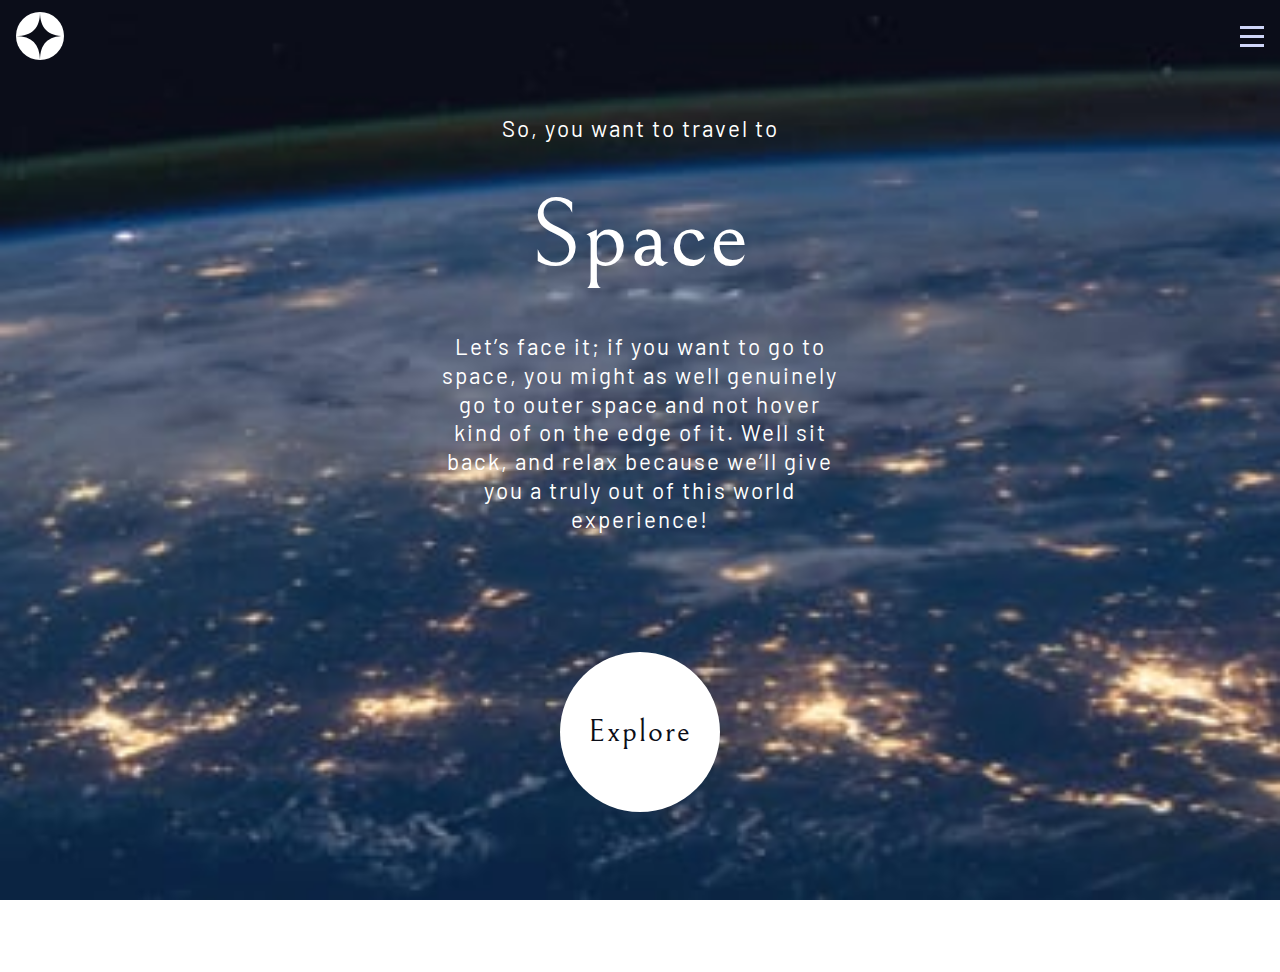
==== starter-code/index.html @ 2428577c "Finished mobile version" ====
<!DOCTYPE html>
<html lang="en">

<head>
  <meta charset="UTF-8">
  <meta name="viewport" content="width=device-width, initial-scale=1.0">

  <link rel="icon" type="image/png" sizes="32x32" href="./assets/favicon-32x32.png">
  <link rel="stylesheet" href="/styles/style.css">
  <title>Frontend Mentor | Space tourism website</title>
</head>

<body>
  <main>
    <nav class="navbar">
      <a href="./index.html"><img src="./assets/shared/logo.svg" alt="logo"></a>
      <ul class="navbar-nav">
        <li class="nav-links"><a href="#">
            <strong>00</strong> Home
          </a></li>
        <li class="nav-links"><a href="./destination.html">
            <strong>01</strong> Destination
          </a></li>
        <li class="nav-links"><a href="./crew.html">
            <strong>02</strong> Crew
          </a></li>
        <li class="nav-links">
          <a href="./technology.html">
            <strong>03</strong> Technology
          </a>
        </li>
      </ul>
      <div class="hamburger-menu">
        <img src="/starter-code/assets/shared/icon-hamburger.svg" alt="" class="hamburger-icon">
      </div>
    </nav>


    <article class="description">
      <p class="text">
        So, you want to travel to
        <span>Space</span>
        Let’s face it; if you want to go to space, you might as well genuinely go to
        outer space and not hover kind of on the edge of it. Well sit back, and relax
        because we’ll give you a truly out of this world experience!
      </p>
      <p class="explore">
        Explore
      </p>
    </article>

    <script src="../main.js"></script>
  </main>
</body>

</html>
---- styles/style.css ----
@import url("https://fonts.googleapis.com/css2?family=Barlow:wght@100;400;500&family=Bellefair&display=swap");
.navbar {
  display: -webkit-box;
  display: -ms-flexbox;
  display: flex;
  -webkit-box-pack: justify;
      -ms-flex-pack: justify;
          justify-content: space-between;
  -webkit-box-align: center;
      -ms-flex-align: center;
          align-items: center;
  padding: 0.75rem 1rem;
}

.navbar-nav {
  -webkit-backdrop-filter: blur(15px);
          backdrop-filter: blur(15px);
  height: 100vh;
  width: 15rem;
  position: absolute;
  right: 0;
  top: 3.5rem;
  display: -webkit-box;
  display: -ms-flexbox;
  display: flex;
  -webkit-box-orient: vertical;
  -webkit-box-direction: normal;
      -ms-flex-direction: column;
          flex-direction: column;
  -webkit-box-align: center;
      -ms-flex-align: center;
          align-items: center;
  -webkit-transform: translateX(1000px);
          transform: translateX(1000px);
  -webkit-transition: all 0.5s linear;
  transition: all 0.5s linear;
}

.navbar-nav .nav-links {
  list-style-type: none;
  margin: 2rem 0;
  width: 100%;
}

.navbar-nav .nav-links a {
  text-decoration: none;
  color: white;
  -webkit-box-align: left;
      -ms-flex-align: left;
          align-items: left;
  font-size: 1.5rem;
  font-family: "Barlow", sans-serif;
}

.opened {
  -webkit-transform: translateX(0);
          transform: translateX(0);
}

.description {
  display: -webkit-box;
  display: -ms-flexbox;
  display: flex;
  -webkit-box-orient: vertical;
  -webkit-box-direction: normal;
      -ms-flex-direction: column;
          flex-direction: column;
  -webkit-box-pack: justify;
      -ms-flex-pack: justify;
          justify-content: space-between;
  -webkit-box-align: center;
      -ms-flex-align: center;
          align-items: center;
  padding: 1rem 1.5rem;
  color: white;
  height: auto;
  max-width: 90%;
  line-height: 1.8rem;
  letter-spacing: 2px;
  font-size: 1.4rem;
  text-align: center;
  font-family: "Barlow", sans-serif;
  margin: auto;
}

.description .text {
  max-width: 400px;
  min-width: 300px;
}

.description .text span {
  display: block;
  font-size: 6rem;
  margin: 5rem;
  font-family: "Bellefair", serif;
}

.description .explore {
  background-color: white;
  height: 10rem;
  width: 10rem;
  margin-top: 6rem;
  border-radius: 50%;
  color: #0b0d17;
  display: -webkit-box;
  display: -ms-flexbox;
  display: flex;
  -webkit-box-pack: center;
      -ms-flex-pack: center;
          justify-content: center;
  -webkit-box-align: center;
      -ms-flex-align: center;
          align-items: center;
  font-size: 2rem;
  font-family: "Bellefair", serif;
}

.planet-info {
  padding: 1rem 1.5rem;
  text-align: center;
  -webkit-box-sizing: border-box;
          box-sizing: border-box;
}

.title {
  font-weight: 400;
  font-size: 2rem;
}

.planet-img {
  max-width: 300px;
  margin: 2rem 0;
}

.destination-navbar ul {
  display: -webkit-box;
  display: -ms-flexbox;
  display: flex;
  -ms-flex-pack: distribute;
      justify-content: space-around;
  -webkit-box-align: center;
      -ms-flex-align: center;
          align-items: center;
}

.destination-navbar ul li {
  list-style-type: none;
}

.destination-navbar ul li button {
  font-size: 1.25rem;
  background-color: transparent;
  color: white;
  border: 2px solid transparent;
  font-weight: lighter;
  padding: 0.2rem;
}

.destination-navbar ul li button:hover {
  border-bottom: 2px solid white;
}

.destination-navbar ul li .active {
  border-bottom: 2px solid white;
}

.planet-name {
  font-size: 5rem;
  padding: 0.5rem;
  margin: 2rem;
}

.planet-description {
  font-size: 1.2rem;
  line-height: 1.5rem;
  letter-spacing: 2px;
  margin: 1rem 0;
  padding: 2rem 0;
  border-bottom: 1px solid white;
}

.travel-duration h3 {
  font-size: 1.2rem;
  font-family: "Barlow", sans-serif;
  margin-top: 3rem;
}

.travel-duration .planet-distance,
.travel-duration .travel-time {
  font-size: 2.5rem;
  font-family: "Bellefair", serif;
  font-weight: bold;
  margin: 1rem 0;
}

.crew-nav-links {
  list-style-type: none;
}

.crew-nav-links div {
  width: 1rem;
  height: 1rem;
  border-radius: 50%;
  background-color: rgba(255, 255, 255, 0.246);
}

.crew-nav-links .active {
  background-color: white;
}

.crew-navbar-nav {
  display: -webkit-box;
  display: -ms-flexbox;
  display: flex;
  -ms-flex-pack: distribute;
      justify-content: space-around;
  -webkit-box-align: center;
      -ms-flex-align: center;
          align-items: center;
}

.crew-img {
  width: auto;
  height: 500px;
  display: block;
  margin: auto;
  border-bottom: 1px solid white;
}

.crew-role {
  margin: 3rem 0 0.5rem 0;
  font-size: 1.5rem;
  font-family: "Bellefair", serif;
  font-weight: lighter;
}

.crew-name {
  font-size: 2.5rem;
  font-family: "Bellefair", serif;
  margin: 0.5rem 0 1rem 0;
}

.crew-bio {
  font-size: 1.5rem;
  font-family: "Barlow", sans-serif;
  font-weight: lighter;
  line-height: 1.5rem;
}

.tech-info {
  text-align: center;
}

.tech-navbar {
  margin: 2rem 0;
}

.tech-navbar-nav {
  display: -webkit-box;
  display: -ms-flexbox;
  display: flex;
  -webkit-box-pack: space-evenly;
      -ms-flex-pack: space-evenly;
          justify-content: space-evenly;
  -webkit-box-align: center;
      -ms-flex-align: center;
          align-items: center;
}

.tech-navbar-nav .tech-nav-links {
  list-style-type: none;
}

.tech-navbar-nav .tech-nav-links button {
  width: 2.5rem;
  height: 2.5rem;
  border-radius: 50%;
  border: 1px solid white;
  background-color: transparent;
  color: white;
  font-size: 1.2rem;
  font-weight: lighter;
}

.tech-navbar-nav .tech-nav-links .active {
  background-color: white;
  color: #0b0d17;
}

.tech-img {
  width: 100%;
  height: auto;
}

.terminology {
  font-family: "Barlow", sans-serif;
  font-weight: 350;
  font-size: 1.5rem;
  margin: 0.8rem 0;
}

.tech-name {
  font-size: 2rem;
  font-weight: lighter;
  font-family: "Bellefair", serif;
  margin: 0.8rem 0;
}

.tech-description {
  font-size: 1.5rem;
  font-family: "Barlow", sans-serif;
  padding: 0 1rem;
  font-weight: 350;
}

body {
  margin: 0;
  padding: 0;
  -webkit-box-sizing: border-box;
          box-sizing: border-box;
  background: url(/starter-code/assets/home/background-home-mobile.jpg);
  background-position: bottom;
  background-size: cover;
  background-repeat: no-repeat;
  min-height: 100vh;
  height: auto;
  color: white;
}
/*# sourceMappingURL=style.css.map */
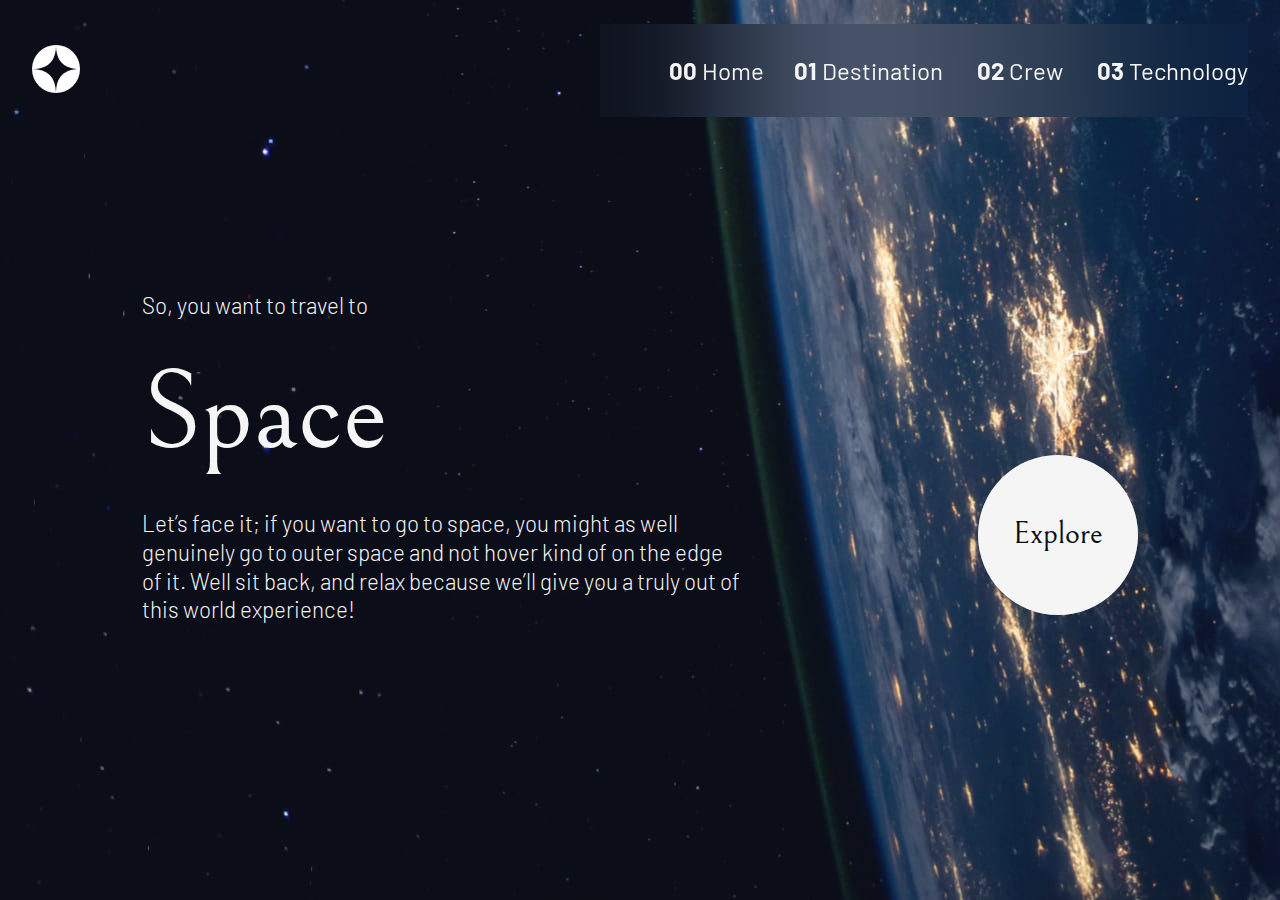
==== commit 796728c4: "Desktop version complete" ====
--- a/starter-code/index.html
+++ b/starter-code/index.html
@@ -11,7 +11,7 @@
 </head>
 
 <body>
-  <main>
+  <main class="home-container">
     <nav class="navbar">
       <a href="./index.html"><img src="./assets/shared/logo.svg" alt="logo"></a>
       <ul class="navbar-nav">
@@ -45,7 +45,7 @@
         because we’ll give you a truly out of this world experience!
       </p>
       <p class="explore">
-        Explore
+        <span> Explore</span>
       </p>
     </article>
 
--- a/styles/style.css
+++ b/styles/style.css
@@ -44,7 +44,7 @@
 
 .navbar-nav .nav-links a {
   text-decoration: none;
-  color: white;
+  color: whitesmoke;
   -webkit-box-align: left;
       -ms-flex-align: left;
           align-items: left;
@@ -55,6 +55,77 @@
 .opened {
   -webkit-transform: translateX(0);
           transform: translateX(0);
+}
+
+@media screen and (min-width: 975px) {
+  .navbar {
+    display: -webkit-box;
+    display: -ms-flexbox;
+    display: flex;
+    -webkit-box-pack: justify;
+        -ms-flex-pack: justify;
+            justify-content: space-between;
+    -webkit-box-align: center;
+        -ms-flex-align: center;
+            align-items: center;
+    padding: 0.5rem 2rem;
+  }
+  .navbar-nav {
+    -webkit-backdrop-filter: blur(5rem);
+            backdrop-filter: blur(5rem);
+    display: -webkit-box;
+    display: -ms-flexbox;
+    display: flex;
+    height: auto;
+    position: relative;
+    top: 0;
+    -webkit-box-orient: horizontal;
+    -webkit-box-direction: normal;
+        -ms-flex-direction: row;
+            flex-direction: row;
+    -webkit-box-pack: justify;
+        -ms-flex-pack: justify;
+            justify-content: space-between;
+    -webkit-box-align: center;
+        -ms-flex-align: center;
+            align-items: center;
+    width: 50%;
+    -webkit-transition: all 0.5s linear;
+    transition: all 0.5s linear;
+    -webkit-transform: translate(0);
+            transform: translate(0);
+  }
+  .navbar-nav .nav-links {
+    list-style-type: none;
+    margin: 2rem 0;
+    width: 100%;
+    display: -webkit-box;
+    display: -ms-flexbox;
+    display: flex;
+    -webkit-box-pack: space-evenly;
+        -ms-flex-pack: space-evenly;
+            justify-content: space-evenly;
+    -webkit-box-align: center;
+        -ms-flex-align: center;
+            align-items: center;
+  }
+  .navbar-nav .nav-links a {
+    text-decoration: none;
+    color: whitesmoke;
+    -webkit-box-align: left;
+        -ms-flex-align: left;
+            align-items: left;
+    font-size: 1.5rem;
+    font-family: "Barlow", sans-serif;
+  }
+  .hamburger-menu {
+    display: none;
+  }
+}
+
+.home-container {
+  min-height: 100vh;
+  height: auto;
 }
 
 .description {
@@ -72,12 +143,12 @@
       -ms-flex-align: center;
           align-items: center;
   padding: 1rem 1.5rem;
-  color: white;
+  color: whitesmoke;
   height: auto;
   max-width: 90%;
   line-height: 1.8rem;
-  letter-spacing: 2px;
   font-size: 1.4rem;
+  font-weight: 300;
   text-align: center;
   font-family: "Barlow", sans-serif;
   margin: auto;
@@ -96,7 +167,7 @@
 }
 
 .description .explore {
-  background-color: white;
+  background-color: whitesmoke;
   height: 10rem;
   width: 10rem;
   margin-top: 6rem;
@@ -115,6 +186,93 @@
   font-family: "Bellefair", serif;
 }
 
+@media screen and (min-width: 1080px) {
+  .home-container {
+    background: url("../starter-code/assets/home/background-home-desktop.jpg");
+    background-position: center;
+    background-repeat: no-repeat;
+    background-size: cover;
+    height: 100vh;
+  }
+  .description {
+    display: -webkit-box;
+    display: -ms-flexbox;
+    display: flex;
+    -webkit-box-orient: horizontal;
+    -webkit-box-direction: normal;
+        -ms-flex-direction: row;
+            flex-direction: row;
+    -ms-flex-pack: distribute;
+        justify-content: space-around;
+    -webkit-box-align: end;
+        -ms-flex-align: end;
+            align-items: flex-end;
+    text-align: start;
+    position: relative;
+    max-width: 100%;
+    margin-top: 7rem;
+  }
+  .description .text {
+    max-width: 600px;
+    min-width: 500px;
+  }
+  .description .text span {
+    display: block;
+    font-size: 7rem;
+    margin: 5rem 0;
+    font-family: "Bellefair", serif;
+  }
+  .explore {
+    background-color: rgba(255, 255, 255, 0.376) !important;
+    position: absolute;
+    height: 10rem;
+    width: 10rem;
+    margin-top: 6rem;
+    border-radius: 50%;
+    color: #0b0d17;
+    display: -webkit-box;
+    display: -ms-flexbox;
+    display: flex;
+    -webkit-box-pack: center;
+        -ms-flex-pack: center;
+            justify-content: center;
+    -webkit-box-align: center;
+        -ms-flex-align: center;
+            align-items: center;
+    font-size: 2rem;
+    font-family: "Bellefair", serif;
+    position: relative;
+    -webkit-transition: all 0.5s linear;
+    transition: all 0.5s linear;
+  }
+  .explore:hover {
+    height: 15rem;
+    width: 15rem;
+  }
+  .explore span {
+    width: 10rem;
+    height: 10rem;
+    border-radius: 50%;
+    background-color: whitesmoke;
+    display: -webkit-box;
+    display: -ms-flexbox;
+    display: flex;
+    -webkit-box-pack: center;
+        -ms-flex-pack: center;
+            justify-content: center;
+    -webkit-box-align: center;
+        -ms-flex-align: center;
+            align-items: center;
+  }
+}
+
+.destination-container {
+  background: url("../starter-code/assets/destination/background-destination-mobile.jpg");
+  background-position: center;
+  background-repeat: no-repeat;
+  background-size: cover;
+}
+
 .planet-info {
   padding: 1rem 1.5rem;
   text-align: center;
@@ -123,8 +281,9 @@
 }
 
 .title {
-  font-weight: 400;
+  font-weight: 500;
   font-size: 2rem;
+  font-family: "Barlow", sans-serif;
 }
 
 .planet-img {
@@ -150,7 +309,7 @@
 .destination-navbar ul li button {
   font-size: 1.25rem;
   background-color: transparent;
-  color: white;
+  color: whitesmoke;
   border: 2px solid transparent;
   font-weight: lighter;
   padding: 0.2rem;
@@ -166,31 +325,110 @@
 
 .planet-name {
   font-size: 5rem;
+  font-weight: 200;
+  letter-spacing: 2px;
   padding: 0.5rem;
   margin: 2rem;
+  color: whitesmoke;
 }
 
 .planet-description {
-  font-size: 1.2rem;
+  font-size: 1.5rem;
   line-height: 1.5rem;
-  letter-spacing: 2px;
+  font-family: "Barlow", sans-serif;
+  font-weight: 300;
   margin: 1rem 0;
   padding: 2rem 0;
   border-bottom: 1px solid white;
+  color: white;
 }
 
 .travel-duration h3 {
-  font-size: 1.2rem;
+  font-size: 1.5rem;
+  font-weight: 400;
   font-family: "Barlow", sans-serif;
-  margin-top: 3rem;
+  color: white;
+  margin: 3rem 0 0.5rem 0;
 }
 
 .travel-duration .planet-distance,
 .travel-duration .travel-time {
-  font-size: 2.5rem;
+  font-size: 3rem;
   font-family: "Bellefair", serif;
-  font-weight: bold;
-  margin: 1rem 0;
+  margin: 0.8rem 0;
+  color: whitesmoke;
+}
+
+@media screen and (min-width: 1080px) {
+  .destination-container {
+    background: url("../starter-code/assets/destination/background-destination-desktop.jpg");
+    background-repeat: no-repeat;
+    background-size: cover;
+  }
+  .planet-name {
+    font-size: 5rem;
+    font-weight: 200;
+    letter-spacing: 2px;
+    padding: 0.5rem 0;
+    margin: 2rem 0;
+    color: whitesmoke;
+  }
+  .destination-title {
+    text-align: center;
+    margin: 1rem 0 5rem 0;
+    font-weight: 500;
+    font-size: 2rem;
+    font-family: "Barlow", sans-serif;
+  }
+  .planet-info {
+    display: -webkit-box;
+    display: -ms-flexbox;
+    display: flex;
+    text-align: start;
+  }
+  .planet-info section:first-child {
+    width: 60%;
+  }
+  .planet-info section:first-child .planet-img {
+    max-width: 400px;
+    min-width: 300px;
+    display: block;
+    margin: 2rem auto;
+  }
+  .planet-info section:last-child {
+    width: 30%;
+  }
+  .destination-navbar ul {
+    margin: 1rem 0;
+    margin-left: -2rem;
+    display: -webkit-box;
+    display: -ms-flexbox;
+    display: flex;
+    -webkit-box-pack: start;
+        -ms-flex-pack: start;
+            justify-content: flex-start;
+    -webkit-box-align: center;
+        -ms-flex-align: center;
+            align-items: center;
+  }
+  .destination-navbar ul li {
+    list-style-type: none;
+    margin-right: 2rem;
+  }
+  .destination-navbar ul li button {
+    font-size: 1.25rem;
+    background-color: transparent;
+    color: whitesmoke;
+    border: 2px solid transparent;
+    font-weight: lighter;
+    padding: 0.2rem;
+  }
+  .destination-navbar ul li button:hover {
+    border-bottom: 2px solid white;
+  }
+  .destination-navbar ul li .active {
+    border-bottom: 2px solid white;
+  }
 }
 
 .crew-nav-links {
@@ -206,6 +444,12 @@
 
 .crew-nav-links .active {
   background-color: white;
+}
+
+.title {
+  margin: 2rem 4rem;
+  font-size: 2rem;
+  font-weight: 400;
 }
 
 .crew-navbar-nav {
@@ -221,30 +465,117 @@
 
 .crew-img {
   width: auto;
-  height: 500px;
+  height: 400px;
   display: block;
   margin: auto;
   border-bottom: 1px solid white;
+}
+
+.crew-info {
+  padding: 2rem 3rem;
 }
 
 .crew-role {
   margin: 3rem 0 0.5rem 0;
   font-size: 1.5rem;
   font-family: "Bellefair", serif;
-  font-weight: lighter;
+  font-weight: 100;
 }
 
 .crew-name {
-  font-size: 2.5rem;
+  font-size: 3rem;
+  font-weight: 200;
   font-family: "Bellefair", serif;
   margin: 0.5rem 0 1rem 0;
 }
 
 .crew-bio {
-  font-size: 1.5rem;
+  font-size: 1.8rem;
   font-family: "Barlow", sans-serif;
-  font-weight: lighter;
-  line-height: 1.5rem;
+  font-weight: 350;
+  line-height: 1.8rem;
+}
+
+@media screen and (min-width: 1440px) {
+  .crew-container {
+    background-image: url("../starter-code/assets/crew/background-crew-desktop.jpg");
+    background-position: center;
+    background-repeat: no-repeat;
+    background-size: cover;
+    height: auto;
+  }
+  .title {
+    text-align: start;
+    padding: 0 22rem;
+    margin: 0 0 8rem 0;
+  }
+  .title span {
+    color: grey;
+  }
+  .crew-info {
+    display: -webkit-box;
+    display: -ms-flexbox;
+    display: flex;
+    -ms-flex-pack: distribute;
+        justify-content: space-around;
+    -webkit-box-align: center;
+        -ms-flex-align: center;
+            align-items: center;
+    padding: 0 4rem;
+    margin: 4rem 0 0 0;
+  }
+  .crew-info .crew-img {
+    position: absolute;
+    bottom: 0;
+    right: 200px;
+    border: none;
+    height: auto;
+  }
+  .crew-info section:first-child {
+    -webkit-box-ordinal-group: 3;
+        -ms-flex-order: 2;
+            order: 2;
+  }
+  .crew-info section:last-child {
+    -webkit-box-ordinal-group: 2;
+        -ms-flex-order: 1;
+            order: 1;
+    display: -webkit-box;
+    display: -ms-flexbox;
+    display: flex;
+    -webkit-box-orient: vertical;
+    -webkit-box-direction: normal;
+        -ms-flex-direction: column;
+            flex-direction: column;
+    -ms-flex-pack: distribute;
+        justify-content: space-around;
+    height: 550px;
+  }
+  .crew-info section .crew-data {
+    -webkit-box-ordinal-group: 2;
+        -ms-flex-order: 1;
+            order: 1;
+    max-width: 500px;
+  }
+  .crew-info section .crew-role {
+    font-size: 3rem;
+    font-weight: 200;
+  }
+  .crew-info section .crew-name {
+    font-size: 4rem;
+    font-weight: lighter;
+  }
+  .crew-info section .crew-navbar {
+    -webkit-box-ordinal-group: 3;
+        -ms-flex-order: 2;
+            order: 2;
+  }
+  .crew-navbar-nav {
+    max-width: 200px;
+    display: -webkit-box;
+    display: -ms-flexbox;
+    display: flex;
+  }
 }
 
 .tech-info {
@@ -275,15 +606,15 @@
   width: 2.5rem;
   height: 2.5rem;
   border-radius: 50%;
-  border: 1px solid white;
+  border: 1px solid whitesmoke;
   background-color: transparent;
-  color: white;
+  color: whitesmoke;
   font-size: 1.2rem;
   font-weight: lighter;
 }
 
 .tech-navbar-nav .tech-nav-links .active {
-  background-color: white;
+  background-color: whitesmoke;
   color: #0b0d17;
 }
 
@@ -311,6 +642,62 @@
   font-family: "Barlow", sans-serif;
   padding: 0 1rem;
   font-weight: 350;
+}
+
+@media screen and (min-width: 975px) {
+  .tech-navbar-nav {
+    -webkit-box-orient: vertical;
+    -webkit-box-direction: normal;
+        -ms-flex-direction: column;
+            flex-direction: column;
+    -ms-flex-pack: distribute;
+        justify-content: space-around;
+    -webkit-box-align: end;
+        -ms-flex-align: end;
+            align-items: flex-end;
+  }
+  .tech-navbar-nav li {
+    margin-bottom: 2rem;
+  }
+  .tech-info {
+    display: -webkit-box;
+    display: -ms-flexbox;
+    display: flex;
+    -webkit-box-pack: justify;
+        -ms-flex-pack: justify;
+            justify-content: space-between;
+    -webkit-box-align: center;
+        -ms-flex-align: center;
+            align-items: center;
+    min-height: 30vh;
+    max-height: 90vh;
+  }
+  .tech-img {
+    width: 100%;
+    height: 100%;
+  }
+  .section-1 {
+    -webkit-box-ordinal-group: 4;
+        -ms-flex-order: 3;
+            order: 3;
+    min-width: 30vw;
+    max-width: 40vw;
+  }
+  .section-3 {
+    -webkit-box-ordinal-group: 2;
+        -ms-flex-order: 1;
+            order: 1;
+    max-width: 400px;
+    min-width: 300px;
+    text-align: start;
+  }
+  .tech-description {
+    margin: 1rem 0;
+    padding: 0;
+  }
+  .section-2 {
+    margin-left: 10rem;
+  }
 }
 
 body {
@@ -324,6 +711,6 @@
   background-repeat: no-repeat;
   min-height: 100vh;
   height: auto;
-  color: white;
+  color: whitesmoke;
 }
 /*# sourceMappingURL=style.css.map */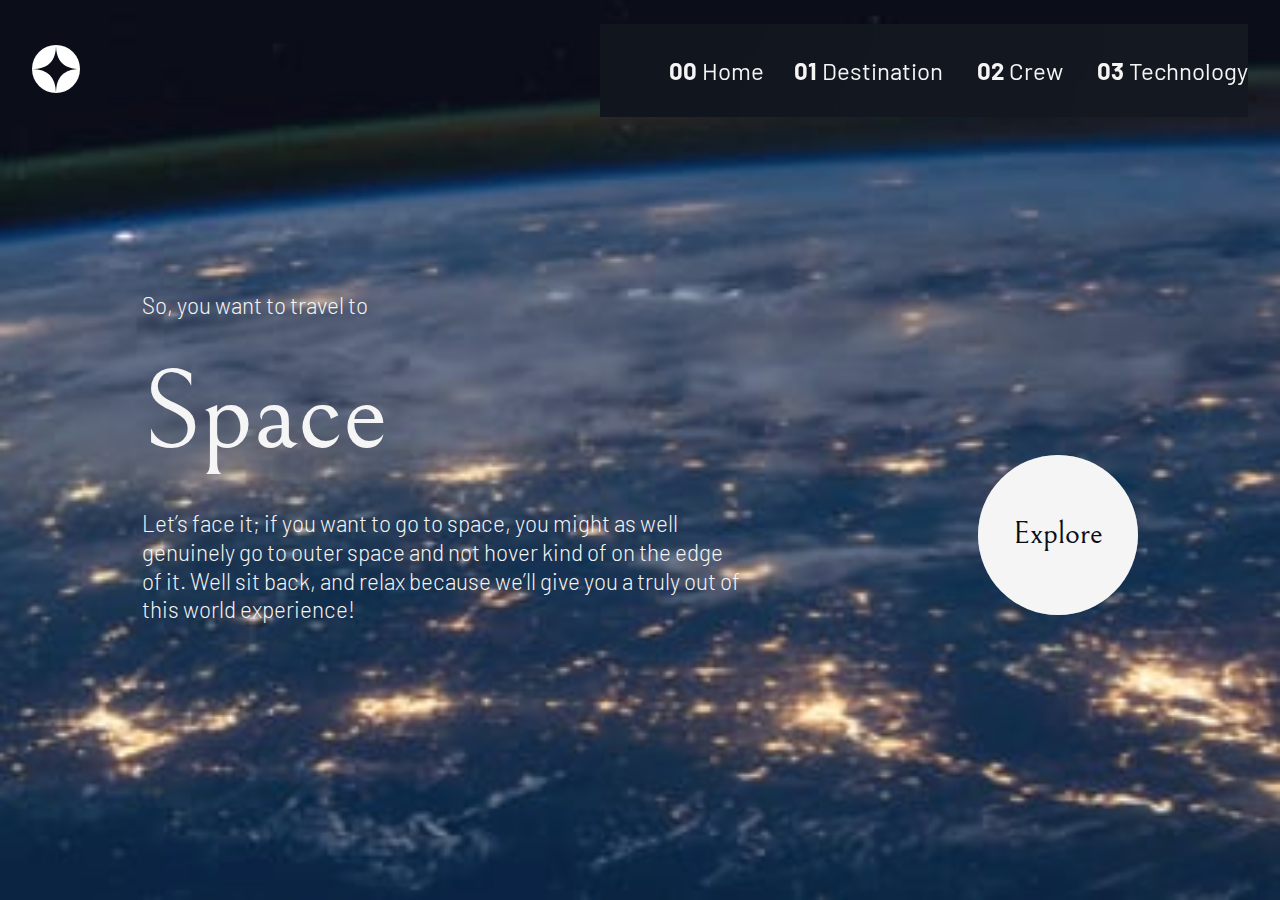
==== commit 4037c3fd: "Added style and JS files to the starter file" ====
--- a/starter-code/index.html
+++ b/starter-code/index.html
@@ -6,7 +6,7 @@
   <meta name="viewport" content="width=device-width, initial-scale=1.0">
 
   <link rel="icon" type="image/png" sizes="32x32" href="./assets/favicon-32x32.png">
-  <link rel="stylesheet" href="/styles/style.css">
+  <link rel="stylesheet" href="./styles/style.css">
   <title>Frontend Mentor | Space tourism website</title>
 </head>
 
@@ -49,7 +49,7 @@
       </p>
     </article>
 
-    <script src="../main.js"></script>
+    <script src="./main.js"></script>
   </main>
 </body>
 
--- a/starter-code/styles/style.css
+++ b/starter-code/styles/style.css
@@ -0,0 +1,716 @@
+@import url("https://fonts.googleapis.com/css2?family=Barlow:wght@100;400;500&family=Bellefair&display=swap");
+.navbar {
+  display: -webkit-box;
+  display: -ms-flexbox;
+  display: flex;
+  -webkit-box-pack: justify;
+      -ms-flex-pack: justify;
+          justify-content: space-between;
+  -webkit-box-align: center;
+      -ms-flex-align: center;
+          align-items: center;
+  padding: 0.75rem 1rem;
+}
+
+.navbar-nav {
+  -webkit-backdrop-filter: blur(15px);
+          backdrop-filter: blur(15px);
+  height: 100vh;
+  width: 15rem;
+  position: absolute;
+  right: 0;
+  top: 3.5rem;
+  display: -webkit-box;
+  display: -ms-flexbox;
+  display: flex;
+  -webkit-box-orient: vertical;
+  -webkit-box-direction: normal;
+      -ms-flex-direction: column;
+          flex-direction: column;
+  -webkit-box-align: center;
+      -ms-flex-align: center;
+          align-items: center;
+  -webkit-transform: translateX(1000px);
+          transform: translateX(1000px);
+  -webkit-transition: all 0.5s linear;
+  transition: all 0.5s linear;
+}
+
+.navbar-nav .nav-links {
+  list-style-type: none;
+  margin: 2rem 0;
+  width: 100%;
+}
+
+.navbar-nav .nav-links a {
+  text-decoration: none;
+  color: whitesmoke;
+  -webkit-box-align: left;
+      -ms-flex-align: left;
+          align-items: left;
+  font-size: 1.5rem;
+  font-family: "Barlow", sans-serif;
+}
+
+.opened {
+  -webkit-transform: translateX(0);
+          transform: translateX(0);
+}
+
+@media screen and (min-width: 975px) {
+  .navbar {
+    display: -webkit-box;
+    display: -ms-flexbox;
+    display: flex;
+    -webkit-box-pack: justify;
+        -ms-flex-pack: justify;
+            justify-content: space-between;
+    -webkit-box-align: center;
+        -ms-flex-align: center;
+            align-items: center;
+    padding: 0.5rem 2rem;
+  }
+  .navbar-nav {
+    -webkit-backdrop-filter: blur(5rem);
+            backdrop-filter: blur(5rem);
+    display: -webkit-box;
+    display: -ms-flexbox;
+    display: flex;
+    height: auto;
+    position: relative;
+    top: 0;
+    -webkit-box-orient: horizontal;
+    -webkit-box-direction: normal;
+        -ms-flex-direction: row;
+            flex-direction: row;
+    -webkit-box-pack: justify;
+        -ms-flex-pack: justify;
+            justify-content: space-between;
+    -webkit-box-align: center;
+        -ms-flex-align: center;
+            align-items: center;
+    width: 50%;
+    -webkit-transition: all 0.5s linear;
+    transition: all 0.5s linear;
+    -webkit-transform: translate(0);
+            transform: translate(0);
+  }
+  .navbar-nav .nav-links {
+    list-style-type: none;
+    margin: 2rem 0;
+    width: 100%;
+    display: -webkit-box;
+    display: -ms-flexbox;
+    display: flex;
+    -webkit-box-pack: space-evenly;
+        -ms-flex-pack: space-evenly;
+            justify-content: space-evenly;
+    -webkit-box-align: center;
+        -ms-flex-align: center;
+            align-items: center;
+  }
+  .navbar-nav .nav-links a {
+    text-decoration: none;
+    color: whitesmoke;
+    -webkit-box-align: left;
+        -ms-flex-align: left;
+            align-items: left;
+    font-size: 1.5rem;
+    font-family: "Barlow", sans-serif;
+  }
+  .hamburger-menu {
+    display: none;
+  }
+}
+
+.home-container {
+  min-height: 100vh;
+  height: auto;
+}
+
+.description {
+  display: -webkit-box;
+  display: -ms-flexbox;
+  display: flex;
+  -webkit-box-orient: vertical;
+  -webkit-box-direction: normal;
+      -ms-flex-direction: column;
+          flex-direction: column;
+  -webkit-box-pack: justify;
+      -ms-flex-pack: justify;
+          justify-content: space-between;
+  -webkit-box-align: center;
+      -ms-flex-align: center;
+          align-items: center;
+  padding: 1rem 1.5rem;
+  color: whitesmoke;
+  height: auto;
+  max-width: 90%;
+  line-height: 1.8rem;
+  font-size: 1.4rem;
+  font-weight: 300;
+  text-align: center;
+  font-family: "Barlow", sans-serif;
+  margin: auto;
+}
+
+.description .text {
+  max-width: 400px;
+  min-width: 300px;
+}
+
+.description .text span {
+  display: block;
+  font-size: 6rem;
+  margin: 5rem;
+  font-family: "Bellefair", serif;
+}
+
+.description .explore {
+  background-color: whitesmoke;
+  height: 10rem;
+  width: 10rem;
+  margin-top: 6rem;
+  border-radius: 50%;
+  color: #0b0d17;
+  display: -webkit-box;
+  display: -ms-flexbox;
+  display: flex;
+  -webkit-box-pack: center;
+      -ms-flex-pack: center;
+          justify-content: center;
+  -webkit-box-align: center;
+      -ms-flex-align: center;
+          align-items: center;
+  font-size: 2rem;
+  font-family: "Bellefair", serif;
+}
+
+@media screen and (min-width: 1080px) {
+  .home-container {
+    background: url("../starter-code/assets/home/background-home-desktop.jpg");
+    background-position: center;
+    background-repeat: no-repeat;
+    background-size: cover;
+    height: 100vh;
+  }
+  .description {
+    display: -webkit-box;
+    display: -ms-flexbox;
+    display: flex;
+    -webkit-box-orient: horizontal;
+    -webkit-box-direction: normal;
+        -ms-flex-direction: row;
+            flex-direction: row;
+    -ms-flex-pack: distribute;
+        justify-content: space-around;
+    -webkit-box-align: end;
+        -ms-flex-align: end;
+            align-items: flex-end;
+    text-align: start;
+    position: relative;
+    max-width: 100%;
+    margin-top: 7rem;
+  }
+  .description .text {
+    max-width: 600px;
+    min-width: 500px;
+  }
+  .description .text span {
+    display: block;
+    font-size: 7rem;
+    margin: 5rem 0;
+    font-family: "Bellefair", serif;
+  }
+  .explore {
+    background-color: rgba(255, 255, 255, 0.376) !important;
+    position: absolute;
+    height: 10rem;
+    width: 10rem;
+    margin-top: 6rem;
+    border-radius: 50%;
+    color: #0b0d17;
+    display: -webkit-box;
+    display: -ms-flexbox;
+    display: flex;
+    -webkit-box-pack: center;
+        -ms-flex-pack: center;
+            justify-content: center;
+    -webkit-box-align: center;
+        -ms-flex-align: center;
+            align-items: center;
+    font-size: 2rem;
+    font-family: "Bellefair", serif;
+    position: relative;
+    -webkit-transition: all 0.5s linear;
+    transition: all 0.5s linear;
+  }
+  .explore:hover {
+    height: 15rem;
+    width: 15rem;
+  }
+  .explore span {
+    width: 10rem;
+    height: 10rem;
+    border-radius: 50%;
+    background-color: whitesmoke;
+    display: -webkit-box;
+    display: -ms-flexbox;
+    display: flex;
+    -webkit-box-pack: center;
+        -ms-flex-pack: center;
+            justify-content: center;
+    -webkit-box-align: center;
+        -ms-flex-align: center;
+            align-items: center;
+  }
+}
+
+.destination-container {
+  background: url("../starter-code/assets/destination/background-destination-mobile.jpg");
+  background-position: center;
+  background-repeat: no-repeat;
+  background-size: cover;
+}
+
+.planet-info {
+  padding: 1rem 1.5rem;
+  text-align: center;
+  -webkit-box-sizing: border-box;
+          box-sizing: border-box;
+}
+
+.title {
+  font-weight: 500;
+  font-size: 2rem;
+  font-family: "Barlow", sans-serif;
+}
+
+.planet-img {
+  max-width: 300px;
+  margin: 2rem 0;
+}
+
+.destination-navbar ul {
+  display: -webkit-box;
+  display: -ms-flexbox;
+  display: flex;
+  -ms-flex-pack: distribute;
+      justify-content: space-around;
+  -webkit-box-align: center;
+      -ms-flex-align: center;
+          align-items: center;
+}
+
+.destination-navbar ul li {
+  list-style-type: none;
+}
+
+.destination-navbar ul li button {
+  font-size: 1.25rem;
+  background-color: transparent;
+  color: whitesmoke;
+  border: 2px solid transparent;
+  font-weight: lighter;
+  padding: 0.2rem;
+}
+
+.destination-navbar ul li button:hover {
+  border-bottom: 2px solid white;
+}
+
+.destination-navbar ul li .active {
+  border-bottom: 2px solid white;
+}
+
+.planet-name {
+  font-size: 5rem;
+  font-weight: 200;
+  letter-spacing: 2px;
+  padding: 0.5rem;
+  margin: 2rem;
+  color: whitesmoke;
+}
+
+.planet-description {
+  font-size: 1.5rem;
+  line-height: 1.5rem;
+  font-family: "Barlow", sans-serif;
+  font-weight: 300;
+  margin: 1rem 0;
+  padding: 2rem 0;
+  border-bottom: 1px solid white;
+  color: white;
+}
+
+.travel-duration h3 {
+  font-size: 1.5rem;
+  font-weight: 400;
+  font-family: "Barlow", sans-serif;
+  color: white;
+  margin: 3rem 0 0.5rem 0;
+}
+
+.travel-duration .planet-distance,
+.travel-duration .travel-time {
+  font-size: 3rem;
+  font-family: "Bellefair", serif;
+  margin: 0.8rem 0;
+  color: whitesmoke;
+}
+
+@media screen and (min-width: 1080px) {
+  .destination-container {
+    background: url("../starter-code/assets/destination/background-destination-desktop.jpg");
+    background-repeat: no-repeat;
+    background-size: cover;
+  }
+  .planet-name {
+    font-size: 5rem;
+    font-weight: 200;
+    letter-spacing: 2px;
+    padding: 0.5rem 0;
+    margin: 2rem 0;
+    color: whitesmoke;
+  }
+  .destination-title {
+    text-align: center;
+    margin: 1rem 0 5rem 0;
+    font-weight: 500;
+    font-size: 2rem;
+    font-family: "Barlow", sans-serif;
+  }
+  .planet-info {
+    display: -webkit-box;
+    display: -ms-flexbox;
+    display: flex;
+    text-align: start;
+  }
+  .planet-info section:first-child {
+    width: 60%;
+  }
+  .planet-info section:first-child .planet-img {
+    max-width: 400px;
+    min-width: 300px;
+    display: block;
+    margin: 2rem auto;
+  }
+  .planet-info section:last-child {
+    width: 30%;
+  }
+  .destination-navbar ul {
+    margin: 1rem 0;
+    margin-left: -2rem;
+    display: -webkit-box;
+    display: -ms-flexbox;
+    display: flex;
+    -webkit-box-pack: start;
+        -ms-flex-pack: start;
+            justify-content: flex-start;
+    -webkit-box-align: center;
+        -ms-flex-align: center;
+            align-items: center;
+  }
+  .destination-navbar ul li {
+    list-style-type: none;
+    margin-right: 2rem;
+  }
+  .destination-navbar ul li button {
+    font-size: 1.25rem;
+    background-color: transparent;
+    color: whitesmoke;
+    border: 2px solid transparent;
+    font-weight: lighter;
+    padding: 0.2rem;
+  }
+  .destination-navbar ul li button:hover {
+    border-bottom: 2px solid white;
+  }
+  .destination-navbar ul li .active {
+    border-bottom: 2px solid white;
+  }
+}
+
+.crew-nav-links {
+  list-style-type: none;
+}
+
+.crew-nav-links div {
+  width: 1rem;
+  height: 1rem;
+  border-radius: 50%;
+  background-color: rgba(255, 255, 255, 0.246);
+}
+
+.crew-nav-links .active {
+  background-color: white;
+}
+
+.title {
+  margin: 2rem 4rem;
+  font-size: 2rem;
+  font-weight: 400;
+}
+
+.crew-navbar-nav {
+  display: -webkit-box;
+  display: -ms-flexbox;
+  display: flex;
+  -ms-flex-pack: distribute;
+      justify-content: space-around;
+  -webkit-box-align: center;
+      -ms-flex-align: center;
+          align-items: center;
+}
+
+.crew-img {
+  width: auto;
+  height: 400px;
+  display: block;
+  margin: auto;
+  border-bottom: 1px solid white;
+}
+
+.crew-info {
+  padding: 2rem 3rem;
+}
+
+.crew-role {
+  margin: 3rem 0 0.5rem 0;
+  font-size: 1.5rem;
+  font-family: "Bellefair", serif;
+  font-weight: 100;
+}
+
+.crew-name {
+  font-size: 3rem;
+  font-weight: 200;
+  font-family: "Bellefair", serif;
+  margin: 0.5rem 0 1rem 0;
+}
+
+.crew-bio {
+  font-size: 1.8rem;
+  font-family: "Barlow", sans-serif;
+  font-weight: 350;
+  line-height: 1.8rem;
+}
+
+@media screen and (min-width: 1440px) {
+  .crew-container {
+    background-image: url("../starter-code/assets/crew/background-crew-desktop.jpg");
+    background-position: center;
+    background-repeat: no-repeat;
+    background-size: cover;
+    height: auto;
+  }
+  .title {
+    text-align: start;
+    padding: 0 22rem;
+    margin: 0 0 8rem 0;
+  }
+  .title span {
+    color: grey;
+  }
+  .crew-info {
+    display: -webkit-box;
+    display: -ms-flexbox;
+    display: flex;
+    -ms-flex-pack: distribute;
+        justify-content: space-around;
+    -webkit-box-align: center;
+        -ms-flex-align: center;
+            align-items: center;
+    padding: 0 4rem;
+    margin: 4rem 0 0 0;
+  }
+  .crew-info .crew-img {
+    position: absolute;
+    bottom: 0;
+    right: 200px;
+    border: none;
+    height: auto;
+  }
+  .crew-info section:first-child {
+    -webkit-box-ordinal-group: 3;
+        -ms-flex-order: 2;
+            order: 2;
+  }
+  .crew-info section:last-child {
+    -webkit-box-ordinal-group: 2;
+        -ms-flex-order: 1;
+            order: 1;
+    display: -webkit-box;
+    display: -ms-flexbox;
+    display: flex;
+    -webkit-box-orient: vertical;
+    -webkit-box-direction: normal;
+        -ms-flex-direction: column;
+            flex-direction: column;
+    -ms-flex-pack: distribute;
+        justify-content: space-around;
+    height: 550px;
+  }
+  .crew-info section .crew-data {
+    -webkit-box-ordinal-group: 2;
+        -ms-flex-order: 1;
+            order: 1;
+    max-width: 500px;
+  }
+  .crew-info section .crew-role {
+    font-size: 3rem;
+    font-weight: 200;
+  }
+  .crew-info section .crew-name {
+    font-size: 4rem;
+    font-weight: lighter;
+  }
+  .crew-info section .crew-navbar {
+    -webkit-box-ordinal-group: 3;
+        -ms-flex-order: 2;
+            order: 2;
+  }
+  .crew-navbar-nav {
+    max-width: 200px;
+    display: -webkit-box;
+    display: -ms-flexbox;
+    display: flex;
+  }
+}
+
+.tech-info {
+  text-align: center;
+}
+
+.tech-navbar {
+  margin: 2rem 0;
+}
+
+.tech-navbar-nav {
+  display: -webkit-box;
+  display: -ms-flexbox;
+  display: flex;
+  -webkit-box-pack: space-evenly;
+      -ms-flex-pack: space-evenly;
+          justify-content: space-evenly;
+  -webkit-box-align: center;
+      -ms-flex-align: center;
+          align-items: center;
+}
+
+.tech-navbar-nav .tech-nav-links {
+  list-style-type: none;
+}
+
+.tech-navbar-nav .tech-nav-links button {
+  width: 2.5rem;
+  height: 2.5rem;
+  border-radius: 50%;
+  border: 1px solid whitesmoke;
+  background-color: transparent;
+  color: whitesmoke;
+  font-size: 1.2rem;
+  font-weight: lighter;
+}
+
+.tech-navbar-nav .tech-nav-links .active {
+  background-color: whitesmoke;
+  color: #0b0d17;
+}
+
+.tech-img {
+  width: 100%;
+  height: auto;
+}
+
+.terminology {
+  font-family: "Barlow", sans-serif;
+  font-weight: 350;
+  font-size: 1.5rem;
+  margin: 0.8rem 0;
+}
+
+.tech-name {
+  font-size: 2rem;
+  font-weight: lighter;
+  font-family: "Bellefair", serif;
+  margin: 0.8rem 0;
+}
+
+.tech-description {
+  font-size: 1.5rem;
+  font-family: "Barlow", sans-serif;
+  padding: 0 1rem;
+  font-weight: 350;
+}
+
+@media screen and (min-width: 975px) {
+  .tech-navbar-nav {
+    -webkit-box-orient: vertical;
+    -webkit-box-direction: normal;
+        -ms-flex-direction: column;
+            flex-direction: column;
+    -ms-flex-pack: distribute;
+        justify-content: space-around;
+    -webkit-box-align: end;
+        -ms-flex-align: end;
+            align-items: flex-end;
+  }
+  .tech-navbar-nav li {
+    margin-bottom: 2rem;
+  }
+  .tech-info {
+    display: -webkit-box;
+    display: -ms-flexbox;
+    display: flex;
+    -webkit-box-pack: justify;
+        -ms-flex-pack: justify;
+            justify-content: space-between;
+    -webkit-box-align: center;
+        -ms-flex-align: center;
+            align-items: center;
+    min-height: 30vh;
+    max-height: 90vh;
+  }
+  .tech-img {
+    width: 100%;
+    height: 100%;
+  }
+  .section-1 {
+    -webkit-box-ordinal-group: 4;
+        -ms-flex-order: 3;
+            order: 3;
+    min-width: 30vw;
+    max-width: 40vw;
+  }
+  .section-3 {
+    -webkit-box-ordinal-group: 2;
+        -ms-flex-order: 1;
+            order: 1;
+    max-width: 400px;
+    min-width: 300px;
+    text-align: start;
+  }
+  .tech-description {
+    margin: 1rem 0;
+    padding: 0;
+  }
+  .section-2 {
+    margin-left: 10rem;
+  }
+}
+
+body {
+  margin: 0;
+  padding: 0;
+  -webkit-box-sizing: border-box;
+          box-sizing: border-box;
+  background: url(/starter-code/assets/home/background-home-mobile.jpg);
+  background-position: bottom;
+  background-size: cover;
+  background-repeat: no-repeat;
+  min-height: 100vh;
+  height: auto;
+  color: whitesmoke;
+}
+/*# sourceMappingURL=style.css.map */